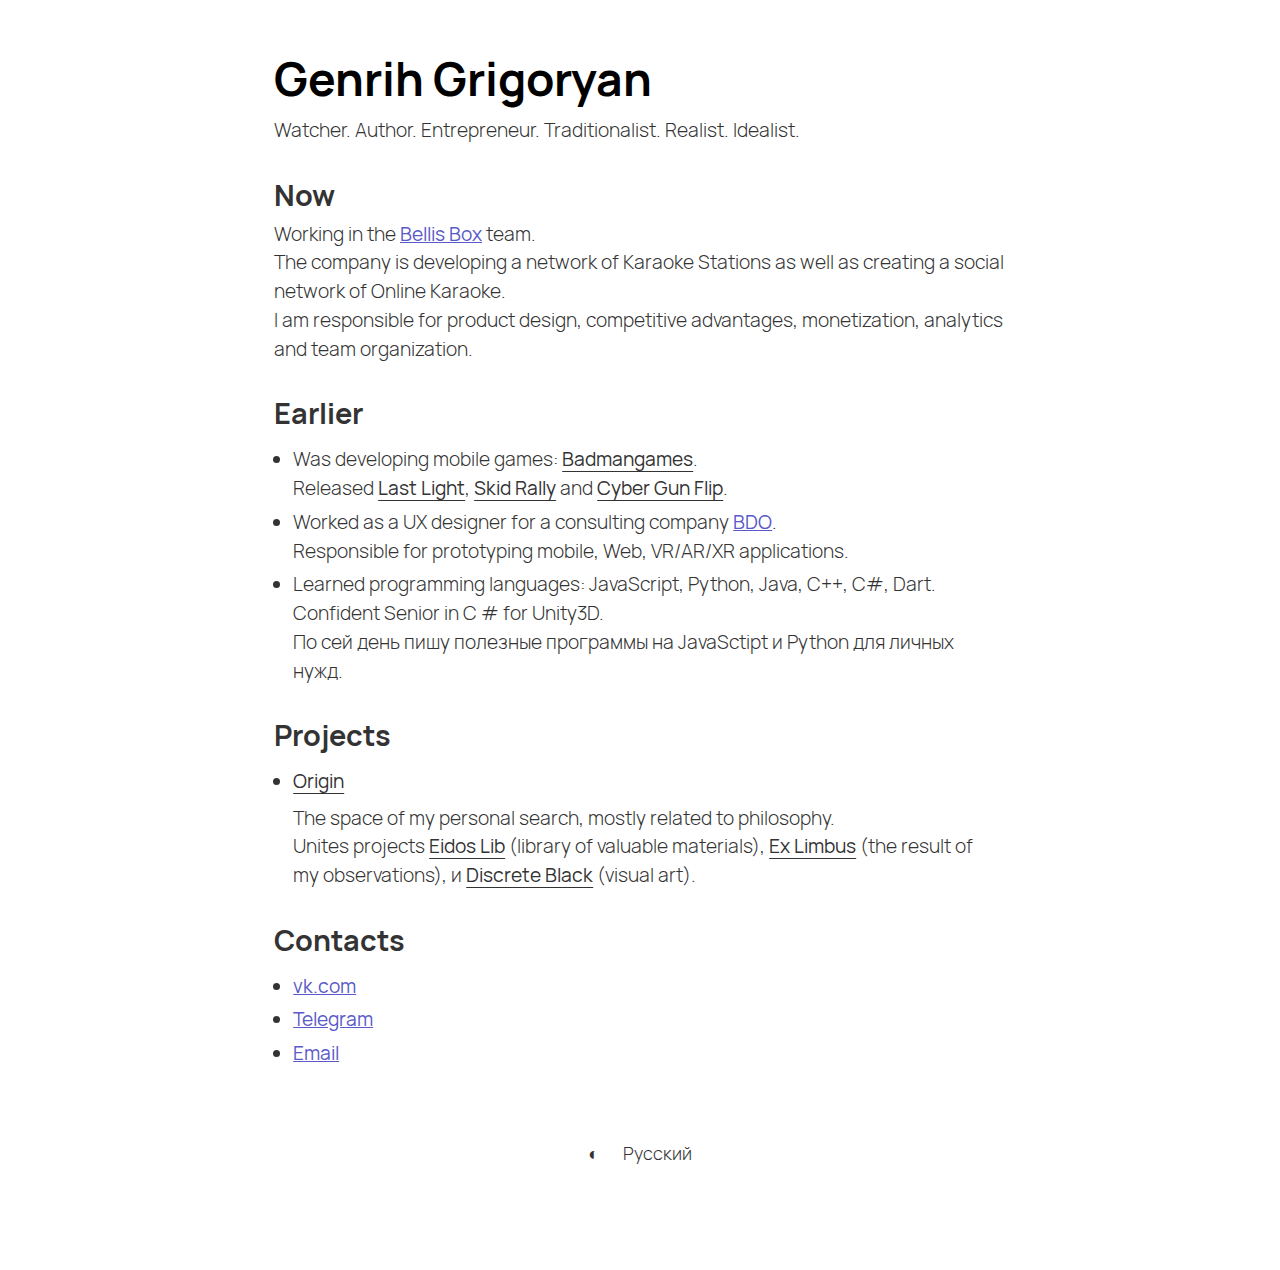
==== en.html @ 787ce333 "new design" ====
<!DOCTYPE html>
<html lang="en">
<head>
  <meta charset="UTF-8">
  <meta http-equiv="X-UA-Compatible" content="ie=edge" />
  
  <title>Genrih Grigoryan</title>

  <meta name="mobile-web-app-capable" content="yes" />
  <meta name="apple-mobile-web-app-capable" content="yes" />
  <meta name="application-name" content="Genrih Grigoryan" />
  <meta name="apple-mobile-web-app-status-bar-style" content="#fff" />
  <meta name="apple-mobile-web-app-title" content="Genrih Grigoryan" />
  <meta name="viewport" content="width=device-width, initial-scale=1.0">
  <meta name="description" content="A passionate of algorithms, philosophy and art.">

  <meta property="og:site_name" content="Genrih Grigoryan"/>
  <meta property="og:description" content="A passionate of algorithms, philosophy and art."/>
  <meta property="og:title" content="Genrih Grigoryan">
  <meta property="og:type" content="profile">
  <meta property="og:url" content="https://genrihgrigoryan.com/en" />
  <meta property="og:image" content="graph-preview-en.jpg" />
  
  <script type="text/javascript" src="code.js"></script>
  <link rel="canonical" href="https://genrihgrigoryan.com/en" />
  <link rel="stylesheet" href="style.css">

</head>

<body>
  <svg id="fader"></svg>
  <script>fadeInPage();</script>
  
  <h1 id="Name">Genrih Grigoryan</h1>

  Watcher. Author. Entrepreneur. Traditionalist. Realist. Idealist.

  <h2 id="Now">Now</h2>
  Working in the <strong><a href="https://minikaraoke.ru">Bellis Box</a></strong> team. <br/>The company is developing a network of Karaoke Stations as well as creating a social network of Online Karaoke. <br/>I am responsible for product design, competitive advantages, monetization, analytics and team organization.


  <h2 id="Earlier">Earlier</h2>
  <ul>
    <li>Was developing mobile games: <strong><a class = "internal-link" href="https://badmangames.com">Badmangames</a></strong>.
      <br/>Released <strong><a class = "internal-link" href="https://play.google.com/store/apps/details?id=com.badman.lastlightP">Last Light</a></strong>, <strong><a class = "internal-link" href="https://play.google.com/store/apps/details?id=com.badman.ctt">Skid Rally</a></strong> and <strong><a class = "internal-link" href="https://play.google.com/store/apps/details?id=com.badman.gunflip">Cyber Gun Flip</a></strong>.
    </li>
    <li>Worked as a UX designer for a consulting company <strong><a href="https://www.unicon.ru">BDO</a></strong>. <br/>Responsible for prototyping mobile, Web, VR/AR/XR applications.</li>
    <li>Learned programming languages: JavaScript, Python, Java, C++, C#, Dart.
      <br/>Confident Senior in C # for Unity3D.
      <br/>По сей день пишу полезные программы на JavaSctipt и Python для личных нужд.
    </li>

  </ul>
  
  <h2 id="Projects">Projects</h2>

  <ul>
  <li><strong><a class = "internal-link" href="https://origin.genrihgrigoryan.com">Origin</a></strong>
    <p>The space of my personal search, mostly related to philosophy.
    <br/>Unites projects <strong><a class="internal-link" href="https://origin.genrihgrigoryan.com/eidoslib">Eidos Lib</a></strong> (library of valuable materials), <strong><a class="internal-link" href="https://origin.genrihgrigoryan.com/exlimbus">Ex Limbus</a></strong> (the result of my observations), и <strong><a class="internal-link" href="https://origin.genrihgrigoryan.com/discreteblack">Discrete Black</a></strong> (visual art).
    </p>
  </li>
  </ul>

  <!--
  <h2 id="Interests">Interests</h2>
  Boon. Use. Philosophy. Morality. Ethics. Culture. Myth. Antiquity. Creation. Beauty. Good. Mind. Order. Human. Truth. Love. Symbolism. Thinking. Mastery. Meaning. Freedom. Justice. Silence. Search. Asceticism. Peace. Simplicity. Purity. Naturalness. Nature. Compassion. Harmony.
-->

  <h2 id="Contacts">Contacts</h2>
<!--<a href="https://t.me/genrihgrigoryan">Telegram</a> . <a href="https://vk.com/genrihgrigoryan">VK</a> . <a href="mailto:iamgenrih@gmail.com">Email</a>
-->
  <ul>
    <strong>
    <li><a href="https://vk.com/genrihgrigoryan">vk.com</a></li>
    <li><a href="https://t.me/genrihgrigoryan">Telegram</a></li>
    <li><a href="mailto:iamgenrih@gmail.com">Email</a></li>
</strong>
  </ul>


  <footer>
    <div style="margin:4em auto; font-size: 18px; text-align:center;">
      <span class = "sans" style="padding:10px; cursor: pointer;" onclick="toggleTheme()">◐</span>
      <span id = "Lang" class = "sans" style="padding:10px; cursor: pointer;" onclick="window.location.href='www.genrihgrigoryan.com';" >Русский</span>
    </div>
  </footer>
</body>
</html>
---- style.css ----
/*
@import url('https://fonts.googleapis.com/css2?family=Manrope:wght@200;300;400;500;600;700;800&display=swap');
*/
@font-face {
    font-family: Manrope;
    src: url(/assets/fonts/Manrope-ExtraLight.woff2) format("woff2");
    font-weight:200
}

@font-face {
    font-family: Manrope;
    src: url(/assets/fonts/Manrope-Light.woff2) format("woff2");
    font-weight:300
}

@font-face {
    font-family: Manrope;
    src: url(/assets/fonts/Manrope-Regular.woff2) format("woff2");
    font-weight:400
}

@font-face {
    font-family: Manrope;
    src: url(/assets/fonts/Manrope-Medium.woff2) format("woff2");
    font-weight:500
}

@font-face {
    font-family: Manrope;
    src: url(/assets/fonts/Manrope-SemiBold.woff2) format("woff2");
    font-weight:600
}

@font-face {
    font-family: Manrope;
    src: url(/assets/fonts/Manrope-Bold.woff2) format("woff2");
    font-weight:700
}

@font-face {
    font-family: Manrope;
    src: url(/assets/fonts/Manrope-ExtraBold.woff2) format("woff2");
    font-weight:800
}

:root {
    --secondary-color: #f0f0f0;
    --font-color: #333333;
    --code-color: #333333;
    --bg-color: #ffffff;
    --link-color: #5a5ac8;
    --deep-black: #000;
}

[data-theme="dark"] {
    --secondary-color: #646464;
    --font-color: #ffffff;
    --bg-color: #333333;
    --link-color:#8ca0ff;
    --code-color: #333333;
    --deep-black: #fff;
}

html { 
    /*
    font-family: "Inter", sans-serif;
    font-family: 'Open Sans', sans-serif;
    */
    font-family: Manrope, sans-serif;
    font-weight: 300;
    font-size: 1.2rem;
    line-height: 1.5; /* 160%; */

    margin: 2px;

    -webkit-locale: en;

    letter-spacing: normal;

    text-rendering: optimizeLegibility;
    -webkit-font-smoothing: antialiased;
    -webkit-overflow-scrolling: touch;
    scroll-behavior: smooth;
}


p{
    margin-block-start: 0.4em;
    margin-block-end: 0.4em;
}

body{
    background-color: var(--bg-color); /*  rgb(248, 248, 248);*/
    color: var(--font-color);
    min-width:320px;

    max-width: 732px;
    margin: auto;
    
    padding: 1.5em;

    opacity: 1;

    transition: all 0.5s ease-in-out;
}

  body.fade {
      opacity: 0;
      transition: all 0.5s ease-in-out;
  }


.dark-mode{
    color: var(--font-color);
    background-color: var(--bg-color); 
    transition: all 0.5s ease-in-out;
}
 
/*
h1,h2,h3,h4,h5,h6 {
    font-family: "Inter", sans-serif;
}
**/

h1{
    /* 
    text-align: center; 
    padding: 0.5em;
    */


    text-align: left; 
    margin-top: .5em; /* 3em; */
    margin-bottom: 0.25em; /* 3em; */
    font-weight: 700; 
    font-size:  2.4rem; /* 40px; */
    line-height: 1.1;

    color: var(--deep-black);
    transition: all 0.5s ease-in-out;
}

h2, h3 {
    margin-block-start: 1em;
    margin-block-end: 0.1em;
}

h2 {font-weight: 700;}
h3 {font-weight: 600;}
h4 {font-weight: 500;}
h5 {font-weight: 400;}
h6 {font-weight: 300;}

a {
    color: var(--link-color);
    transition: color 0.5s ease-in-out;
}
a:hover{
      text-decoration: none;
}

.nav-shape{
    fill: var(--font-color);
    transition: fill 0.5s ease-in-out;
}

svg{
    fill: inherit;
}

.internal-link {
    color: var(--font-color); 
    text-decoration:  underline; 
    text-underline-offset: 0.25em; 
    text-decoration-style: solid; 
    text-decoration-thickness: .75px;
}

h1 a.internal-link{
    color: var(--deep-black);
}



blockquote {
    background-color: transparent;
    border: solid 1px var(--secondary-color);
    border-left: solid 4px var(--secondary-color);;
    padding: 0.25em 16px 0.25em 16px;
    border-radius: 8px;
    margin: 1em 0px 1em 0px;

    transition: border-color 0.5s ease-in-out;
}

mark{
background-color: var(--secondary-color);
padding: 3px 5px;
border-radius: 8px;

transition: all 0.5s ease-in-out;
}


ul {
    padding-left: 1em;
    margin-block-start: 0.5em;
    margin-block-end: 0.5em;
}

li {
    margin:0 5px 5px 0;
}

hr {
    content: '';
    display: block;
    border: none;
    background: var(--secondary-color);;
    /*
    margin-top: 2em;
    margin-bottom: 2em;
    */
    margin-block-start: 1em;
    margin-block-end: 1em;    

    position: relative;
    height: 1px;

    transition: all 0.5s ease-in-out;
}


#tooltip-wrapper {
    background: var(--bg-color);
    padding: 1em;
    border: 1px solid var(--secondary-color);
    border-radius: 8px;
    overflow: hidden;
    position: absolute;
    width: 400px;
    height: 250px;
    font-size: 0.8em;
    box-shadow: 0 5px 10px rgba(0,0,0,0.1);
    opacity: 0;
    transition: opacity 100ms;
  }

  #tooltip-wrapper:after {
		content: "";
		position: absolute;
		z-index: 1;
		bottom: 0;
		left: 0;
		pointer-events: none;
		/* background-image: linear-gradient(to bottom, rgba(255,255,255, 0), rgba(255,255,255, 1) 90%); */
		width: 100%;
		height: 75px;
  }

  img {
    max-width: 100%;
    display: block;
    margin: 0px;
    max-height: 100%;
    padding: 0px;
  }

  #fader {
    position: fixed;
    top: 0;
    left: 0;
    width: 100%;
    height: 100%;
    z-index: 999999;
    pointer-events: none;
    background: var(--bg-color);
    animation-duration: 300ms;
    animation-timing-function: ease-in-out;
  }

  @keyframes fade-out {
    from { opacity: 1 }
      to { opacity: 0 }
}

@keyframes fade-in {
    from { opacity: 0 }
      to { opacity: 1 }
}

#fader.fade-out {
    opacity: 0;
    animation-name: fade-out;
}

#fader.fade-in {
    opacity: 1;
    animation-name: fade-in;
}

.desc{
    text-align: center; 
    /*opacity: 0.5;*/
    padding-bottom: 1em;
}

/*
@media only screen and (max-width: 768px){

    html {
        font-size: 1.1rem;
    }

}
*/
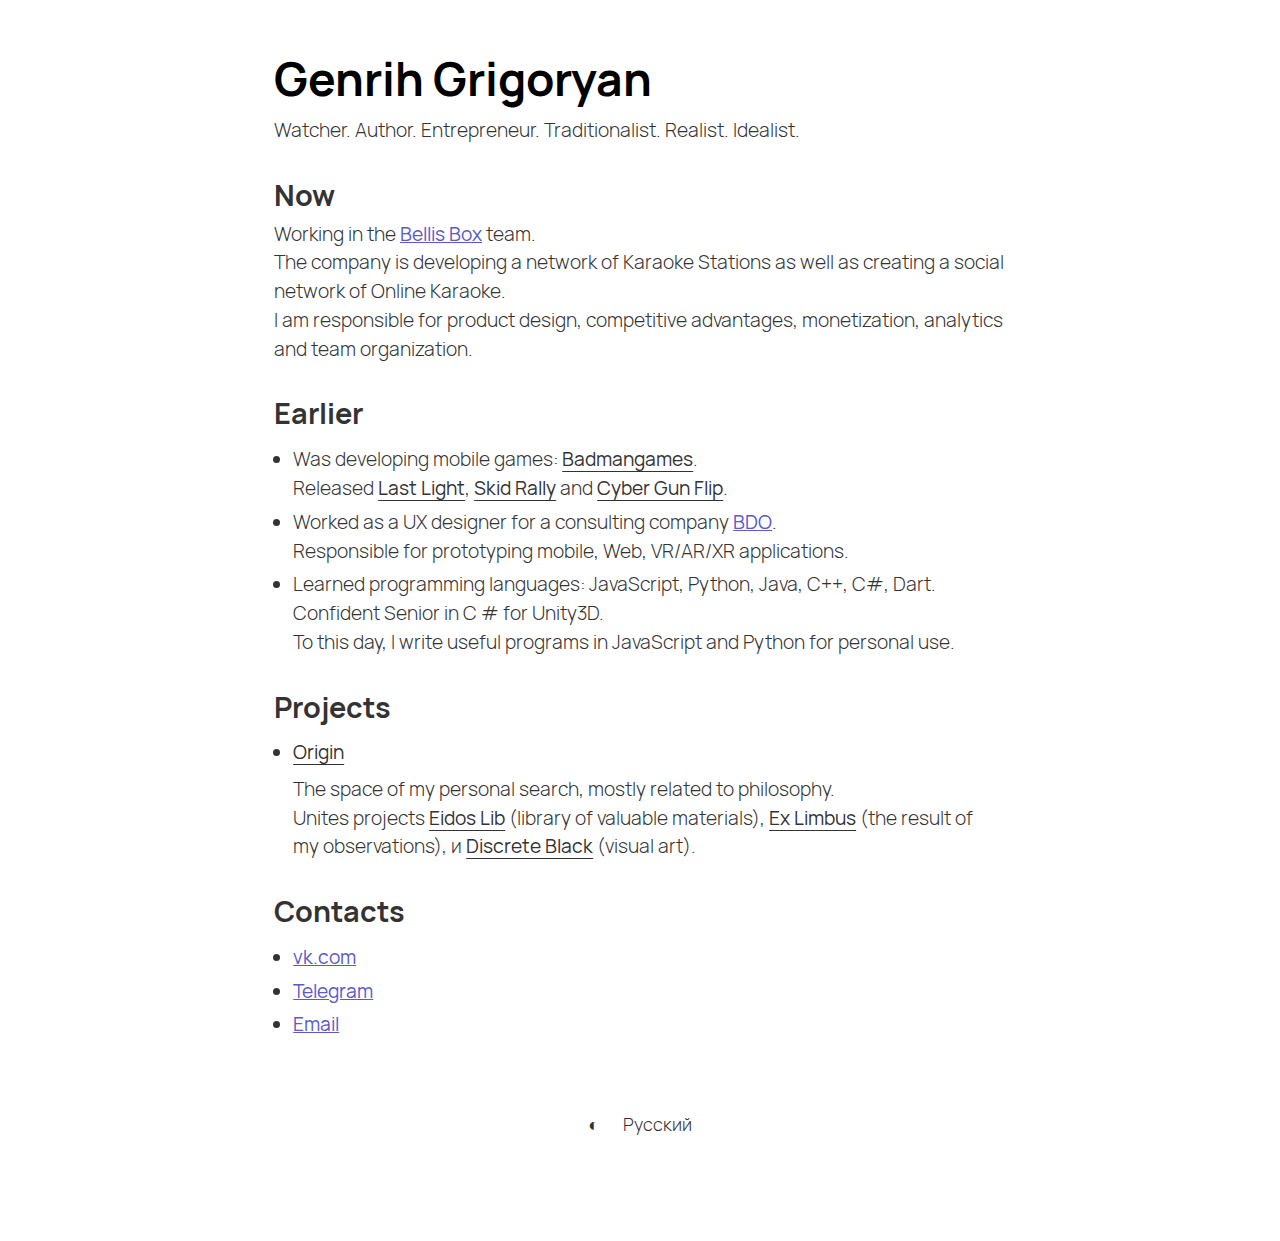
==== commit 39959875: "Update en.html" ====
--- a/en.html
+++ b/en.html
@@ -47,7 +47,7 @@
     <li>Worked as a UX designer for a consulting company <strong><a href="https://www.unicon.ru">BDO</a></strong>. <br/>Responsible for prototyping mobile, Web, VR/AR/XR applications.</li>
     <li>Learned programming languages: JavaScript, Python, Java, C++, C#, Dart.
       <br/>Confident Senior in C # for Unity3D.
-      <br/>По сей день пишу полезные программы на JavaSctipt и Python для личных нужд.
+      <br/> To this day, I write useful programs in JavaScript and Python for personal use.
     </li>
 
   </ul>
@@ -82,11 +82,11 @@
   <footer>
     <div style="margin:4em auto; font-size: 18px; text-align:center;">
       <span class = "sans" style="padding:10px; cursor: pointer;" onclick="toggleTheme()">◐</span>
-      <span id = "Lang" class = "sans" style="padding:10px; cursor: pointer;" onclick="window.location.href='www.genrihgrigoryan.com';" >Русский</span>
+      <span id = "Lang" class = "sans" style="padding:10px; cursor: pointer;" onclick="window.location.href='/';" >Русский</span>
     </div>
   </footer>
 </body>
 </html>
 
 
-  +  
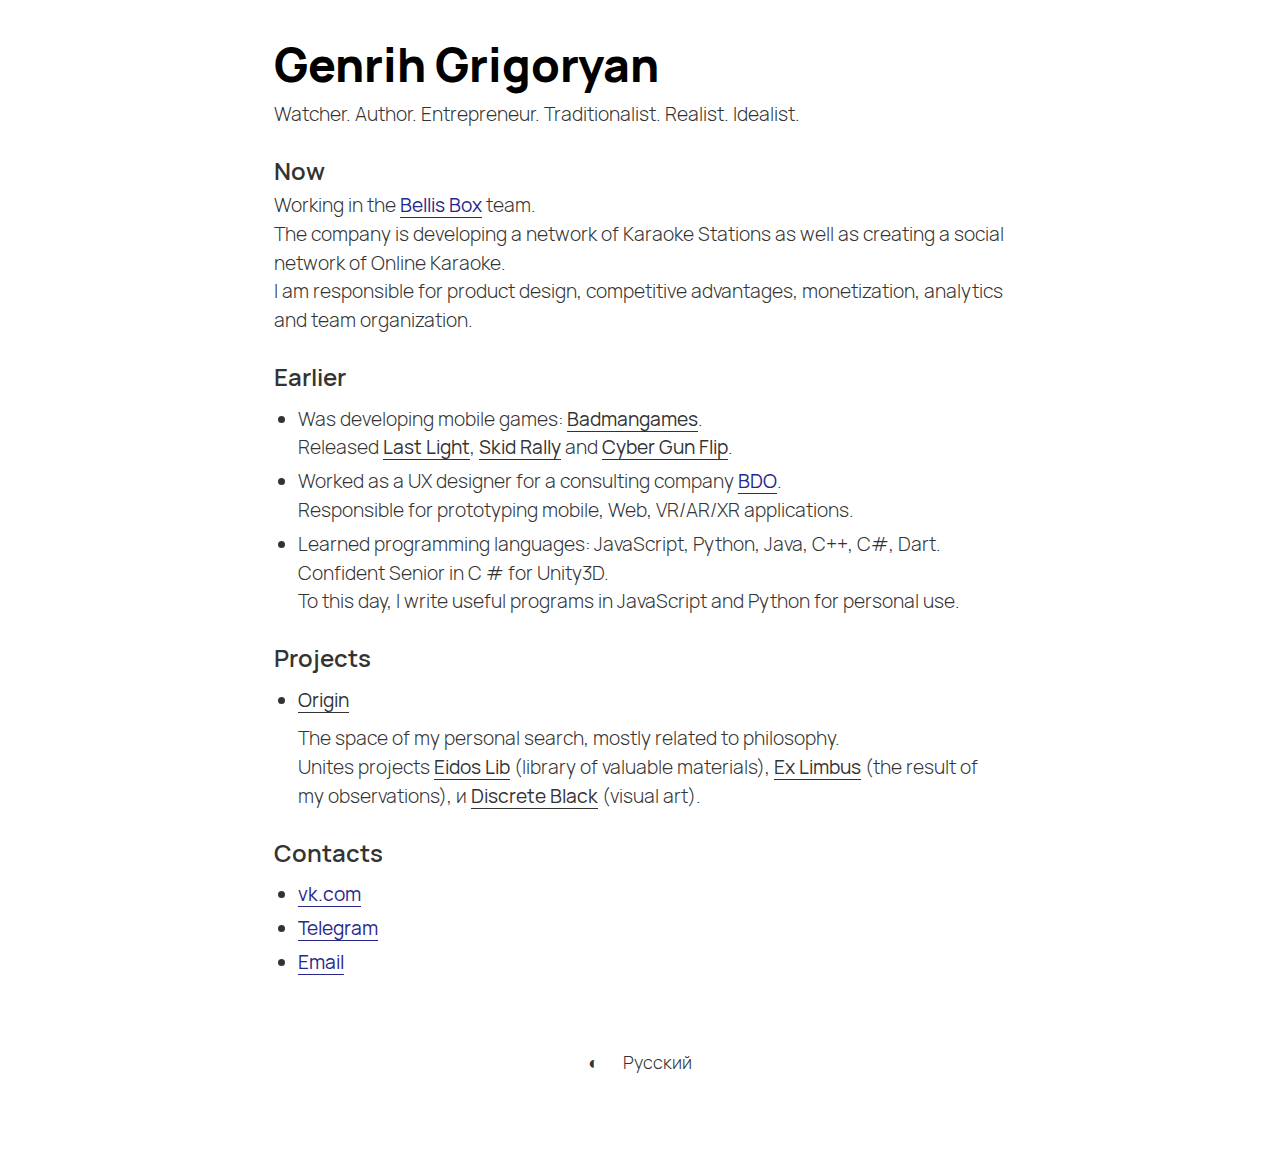
==== commit 642847a7: "favicons" ====
--- a/en.html
+++ b/en.html
@@ -24,6 +24,26 @@
   <script type="text/javascript" src="code.js"></script>
   <link rel="canonical" href="https://genrihgrigoryan.com/en" />
   <link rel="stylesheet" href="style.css">
+
+  <link rel="shortcut icon" href="/favicons/favicon.ico" type="image/x-icon">
+  <link rel="apple-touch-icon" sizes="57x57" href="/favicons/apple-icon-57x57.png">
+  <link rel="apple-touch-icon" sizes="60x60" href="/favicons/apple-icon-60x60.png">
+  <link rel="apple-touch-icon" sizes="72x72" href="/favicons/apple-icon-72x72.png">
+  <link rel="apple-touch-icon" sizes="76x76" href="/favicons/apple-icon-76x76.png">
+  <link rel="apple-touch-icon" sizes="114x114" href="/favicons/apple-icon-114x114.png">
+  <link rel="apple-touch-icon" sizes="120x120" href="/favicons/apple-icon-120x120.png">
+  <link rel="apple-touch-icon" sizes="144x144" href="/favicons/apple-icon-144x144.png">
+  <link rel="apple-touch-icon" sizes="152x152" href="/favicons/apple-icon-152x152.png">
+  <link rel="apple-touch-icon" sizes="180x180" href="/favicons/apple-icon-180x180.png">
+  <link rel="icon" type="image/png" sizes="192x192"  href="/favicons/android-icon-192x192.png">
+  <link rel="icon" type="image/png" sizes="32x32" href="/favicons/favicon-32x32.png">
+  <link rel="icon" type="image/png" sizes="96x96" href="/favicons/favicon-96x96.png">
+  <link rel="icon" type="image/png" sizes="16x16" href="/favicons/favicon-16x16.png">
+  <link rel="manifest" href="/favicons/manifest.json">
+  <meta name="msapplication-TileColor" content="#ffffff">
+  <meta name="msapplication-TileImage" content="/favicons/ms-icon-144x144.png">
+  <meta name="theme-color" content="#ffffff">
+
 
 </head>
 
--- a/style.css
+++ b/style.css
@@ -49,7 +49,7 @@
     --font-color: #333333;
     --code-color: #333333;
     --bg-color: #ffffff;
-    --link-color: #5a5ac8;
+    --link-color: #28288c;
     --deep-black: #000;
 }
 
@@ -57,24 +57,19 @@
     --secondary-color: #646464;
     --font-color: #ffffff;
     --bg-color: #333333;
-    --link-color:#8ca0ff;
+    --link-color:#dcdcff;
     --code-color: #333333;
     --deep-black: #fff;
 }
 
 html { 
-    /*
-    font-family: "Inter", sans-serif;
-    font-family: 'Open Sans', sans-serif;
-    */
     font-family: Manrope, sans-serif;
+    
     font-weight: 300;
     font-size: 1.2rem;
     line-height: 1.5; /* 160%; */
 
-    margin: 2px;
-
-    -webkit-locale: en;
+    -webkit-locale: ru;
 
     letter-spacing: normal;
 
@@ -86,8 +81,8 @@
 
 
 p{
-    margin-block-start: 0.4em;
-    margin-block-end: 0.4em;
+    margin-block-start: 0.5em;
+    margin-block-end: 0.5em;
 }
 
 body{
@@ -97,9 +92,12 @@
 
     max-width: 732px;
     margin: auto;
+
+    padding: 1em;
+
+    margin-top: 0px;
+    margin-bottom: 0px;
     
-    padding: 1.5em;
-
     opacity: 1;
 
     transition: all 0.5s ease-in-out;
@@ -131,12 +129,12 @@
 
 
     text-align: left; 
-    margin-top: .5em; /* 3em; */
-    margin-bottom: 0.25em; /* 3em; */
-    font-weight: 700; 
-    font-size:  2.4rem; /* 40px; */
-    line-height: 1.1;
-
+    margin-top: .5em;
+    margin-bottom: 0.25em;
+    font-weight: 800; 
+    font-size:  2.4rem;
+
+    line-height: 1;
     color: var(--deep-black);
     transition: all 0.5s ease-in-out;
 }
@@ -146,18 +144,23 @@
     margin-block-end: 0.1em;
 }
 
-h2 {font-weight: 700;}
-h3 {font-weight: 600;}
-h4 {font-weight: 500;}
-h5 {font-weight: 400;}
+h2 {font-weight: 600; font-size:  1.25rem;}
+h3 {font-weight: 500; font-size:  1.15rem;}
+h4 {font-weight: 500; font-size:  1.1rem;}
+h5 {font-weight: 400; font-size:  1rem;}
 h6 {font-weight: 300;}
 
 a {
     color: var(--link-color);
+    text-decoration:  underline; 
+    text-underline-offset: 0.25em; 
+    text-decoration-style: solid; 
+    text-decoration-thickness: .75px;
     transition: color 0.5s ease-in-out;
 }
 a:hover{
-      text-decoration: none;
+    text-decoration: underline;
+    text-decoration-style: dashed;
 }
 
 .nav-shape{
@@ -204,13 +207,13 @@
 
 
 ul {
-    padding-left: 1em;
+    padding-left: 1.25em;
     margin-block-start: 0.5em;
     margin-block-end: 0.5em;
 }
 
 li {
-    margin:0 5px 5px 0;
+    margin:0 0 5px 0;
 }
 
 hr {
@@ -306,6 +309,11 @@
     padding-bottom: 1em;
 }
 
+svg g, path, rect{
+  fill: var(--font-color);
+  transition: all 0.5s ease-in-out;
+}
+
 /*
 @media only screen and (max-width: 768px){
 
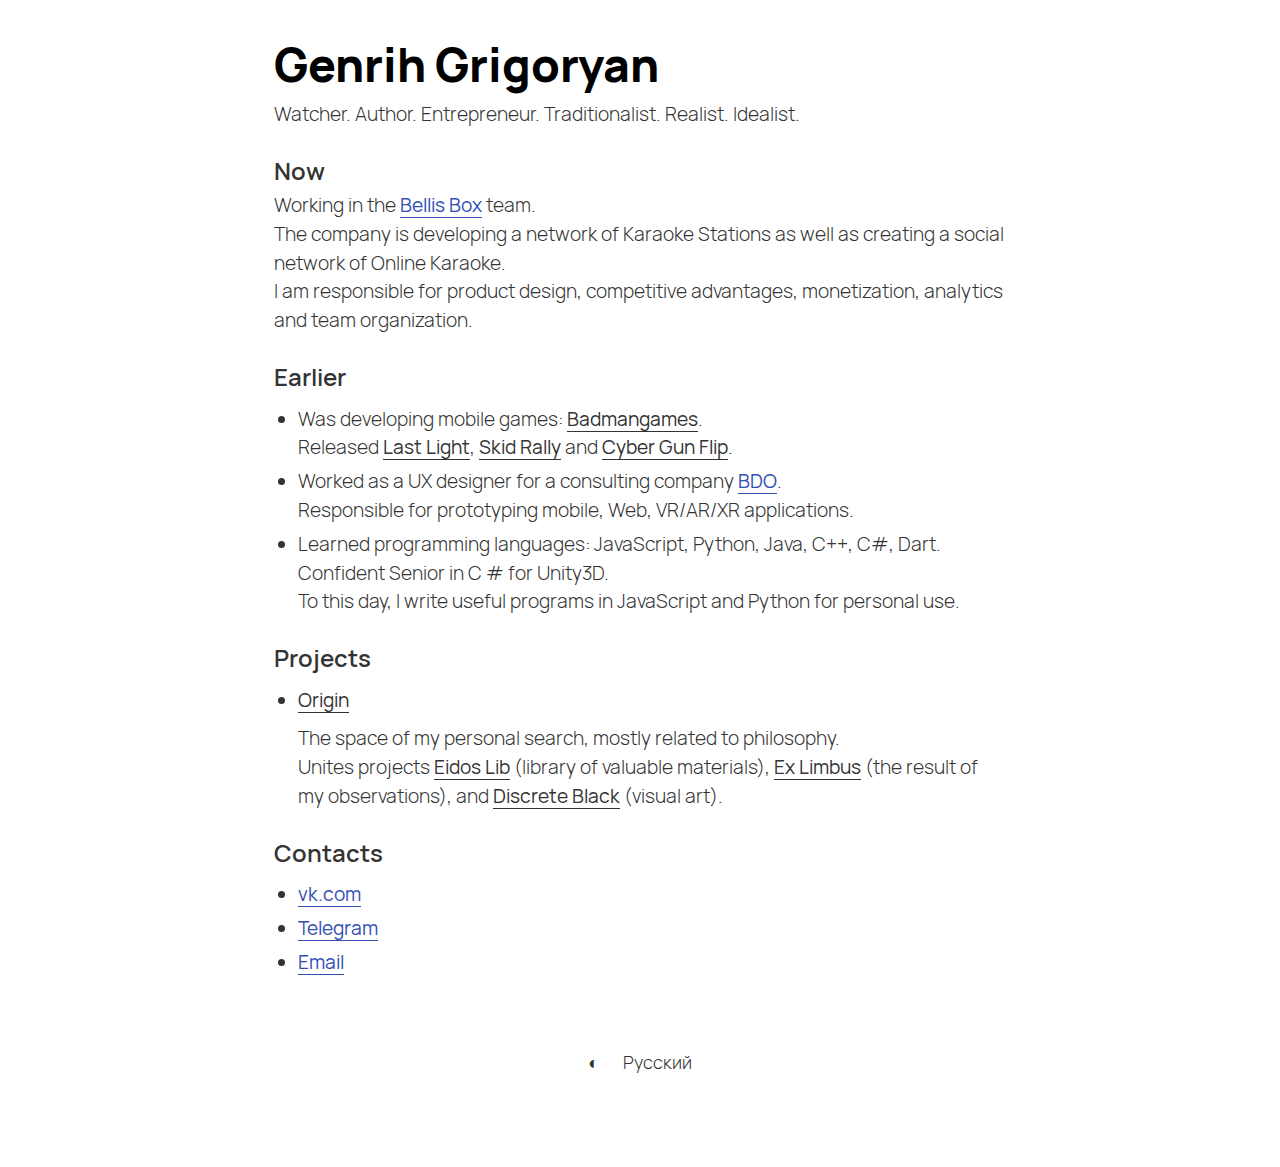
==== commit e4d226bf: "upd style + upd interests" ====
--- a/en.html
+++ b/en.html
@@ -77,7 +77,7 @@
   <ul>
   <li><strong><a class = "internal-link" href="https://origin.genrihgrigoryan.com">Origin</a></strong>
     <p>The space of my personal search, mostly related to philosophy.
-    <br/>Unites projects <strong><a class="internal-link" href="https://origin.genrihgrigoryan.com/eidoslib">Eidos Lib</a></strong> (library of valuable materials), <strong><a class="internal-link" href="https://origin.genrihgrigoryan.com/exlimbus">Ex Limbus</a></strong> (the result of my observations), и <strong><a class="internal-link" href="https://origin.genrihgrigoryan.com/discreteblack">Discrete Black</a></strong> (visual art).
+    <br/>Unites projects <strong><a class="internal-link" href="https://origin.genrihgrigoryan.com/eidoslib">Eidos Lib</a></strong> (library of valuable materials), <strong><a class="internal-link" href="https://origin.genrihgrigoryan.com/exlimbus">Ex Limbus</a></strong> (the result of my observations), and <strong><a class="internal-link" href="https://origin.genrihgrigoryan.com/discreteblack">Discrete Black</a></strong> (visual art).
     </p>
   </li>
   </ul>
--- a/style.css
+++ b/style.css
@@ -49,7 +49,7 @@
     --font-color: #333333;
     --code-color: #333333;
     --bg-color: #ffffff;
-    --link-color: #28288c;
+    --link-color: #3250b4;
     --deep-black: #000;
 }
 
@@ -57,7 +57,7 @@
     --secondary-color: #646464;
     --font-color: #ffffff;
     --bg-color: #333333;
-    --link-color:#dcdcff;
+    --link-color:#dcb4ff;
     --code-color: #333333;
     --deep-black: #fff;
 }
@@ -160,6 +160,7 @@
 }
 a:hover{
     text-decoration: underline;
+    text-decoration-thickness: .75px;
     text-decoration-style: dashed;
 }
 
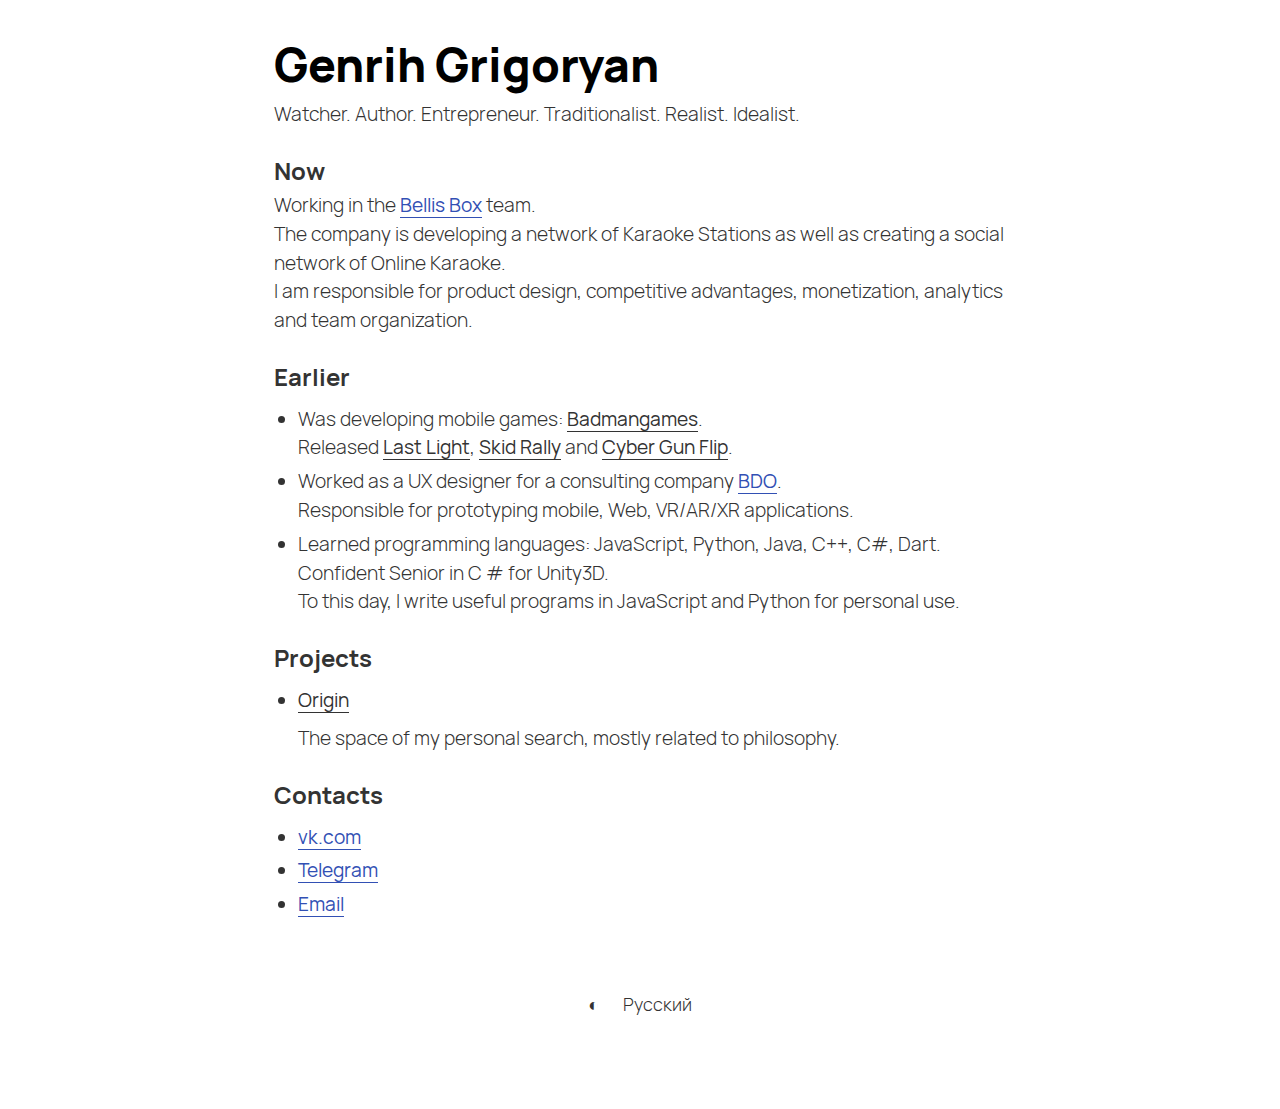
==== commit 300b0488: "add links" ====
--- a/en.html
+++ b/en.html
@@ -77,7 +77,6 @@
   <ul>
   <li><strong><a class = "internal-link" href="https://origin.genrihgrigoryan.com">Origin</a></strong>
     <p>The space of my personal search, mostly related to philosophy.
-    <br/>Unites projects <strong><a class="internal-link" href="https://origin.genrihgrigoryan.com/eidoslib">Eidos Lib</a></strong> (library of valuable materials), <strong><a class="internal-link" href="https://origin.genrihgrigoryan.com/exlimbus">Ex Limbus</a></strong> (the result of my observations), and <strong><a class="internal-link" href="https://origin.genrihgrigoryan.com/discreteblack">Discrete Black</a></strong> (visual art).
     </p>
   </li>
   </ul>
--- a/style.css
+++ b/style.css
@@ -144,8 +144,8 @@
     margin-block-end: 0.1em;
 }
 
-h2 {font-weight: 600; font-size:  1.25rem;}
-h3 {font-weight: 500; font-size:  1.15rem;}
+h2 {font-weight: 700; font-size:  1.25rem;}
+h3 {font-weight: 600; font-size:  1.15rem;}
 h4 {font-weight: 500; font-size:  1.1rem;}
 h5 {font-weight: 400; font-size:  1rem;}
 h6 {font-weight: 300;}
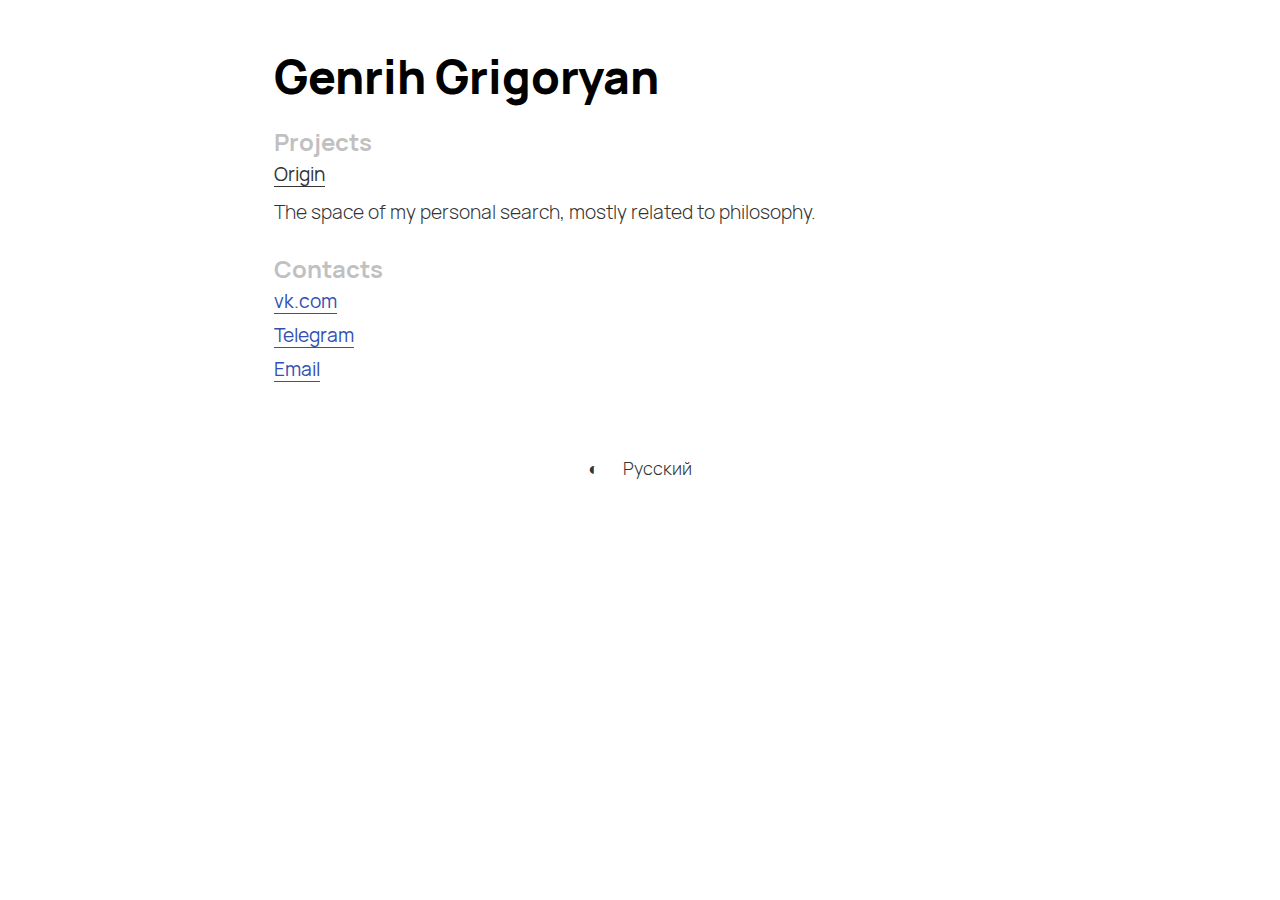
==== commit 4774cc9c: "Update en.html" ====
--- a/en.html
+++ b/en.html
@@ -18,11 +18,11 @@
   <meta property="og:description" content="A passionate of algorithms, philosophy and art."/>
   <meta property="og:title" content="Genrih Grigoryan">
   <meta property="og:type" content="profile">
-  <meta property="og:url" content="https://genrihgrigoryan.com/en" />
+  <meta property="og:url" content="https://genrih.space/en" />
   <meta property="og:image" content="graph-preview-en.jpg" />
   
   <script type="text/javascript" src="code.js"></script>
-  <link rel="canonical" href="https://genrihgrigoryan.com/en" />
+  <link rel="canonical" href="https://genrih.space/en" />
   <link rel="stylesheet" href="style.css">
 
   <link rel="shortcut icon" href="/favicons/favicon.ico" type="image/x-icon">
@@ -53,29 +53,11 @@
   
   <h1 id="Name">Genrih Grigoryan</h1>
 
-  Watcher. Author. Entrepreneur. Traditionalist. Realist. Idealist.
-
-  <h2 id="Now">Now</h2>
-  Working in the <strong><a href="https://minikaraoke.ru">Bellis Box</a></strong> team. <br/>The company is developing a network of Karaoke Stations as well as creating a social network of Online Karaoke. <br/>I am responsible for product design, competitive advantages, monetization, analytics and team organization.
-
-
-  <h2 id="Earlier">Earlier</h2>
-  <ul>
-    <li>Was developing mobile games: <strong><a class = "internal-link" href="https://badmangames.com">Badmangames</a></strong>.
-      <br/>Released <strong><a class = "internal-link" href="https://play.google.com/store/apps/details?id=com.badman.lastlightP">Last Light</a></strong>, <strong><a class = "internal-link" href="https://play.google.com/store/apps/details?id=com.badman.ctt">Skid Rally</a></strong> and <strong><a class = "internal-link" href="https://play.google.com/store/apps/details?id=com.badman.gunflip">Cyber Gun Flip</a></strong>.
-    </li>
-    <li>Worked as a UX designer for a consulting company <strong><a href="https://www.unicon.ru">BDO</a></strong>. <br/>Responsible for prototyping mobile, Web, VR/AR/XR applications.</li>
-    <li>Learned programming languages: JavaScript, Python, Java, C++, C#, Dart.
-      <br/>Confident Senior in C # for Unity3D.
-      <br/> To this day, I write useful programs in JavaScript and Python for personal use.
-    </li>
-
-  </ul>
   
   <h2 id="Projects">Projects</h2>
 
   <ul>
-  <li><strong><a class = "internal-link" href="https://origin.genrihgrigoryan.com">Origin</a></strong>
+  <li><strong><a class = "internal-link" href="https://origin.genrih.space">Origin</a></strong>
     <p>The space of my personal search, mostly related to philosophy.
     </p>
   </li>
--- a/style.css
+++ b/style.css
@@ -51,6 +51,7 @@
     --bg-color: #ffffff;
     --link-color: #3250b4;
     --deep-black: #000;
+    --nav: #333333;
 }
 
 [data-theme="dark"] {
@@ -60,6 +61,7 @@
     --link-color:#dcb4ff;
     --code-color: #333333;
     --deep-black: #fff;
+    --nav: #333333;
 }
 
 html { 
@@ -129,7 +131,7 @@
 
 
     text-align: left; 
-    margin-top: .5em;
+    margin-top: .75em;
     margin-bottom: 0.25em;
     font-weight: 800; 
     font-size:  2.4rem;
@@ -141,7 +143,8 @@
 
 h2, h3 {
     margin-block-start: 1em;
-    margin-block-end: 0.1em;
+    margin-block-end: 0;
+    opacity: 0.3;
 }
 
 h2 {font-weight: 700; font-size:  1.25rem;}
@@ -189,10 +192,13 @@
 
 blockquote {
     background-color: transparent;
-    border: solid 1px var(--secondary-color);
-    border-left: solid 4px var(--secondary-color);;
+    /* border: solid 1px var(--secondary-color); */
+    border-left: solid 4px var(--secondary-color);
+    /*
     padding: 0.25em 16px 0.25em 16px;
     border-radius: 8px;
+    */
+    padding: 0em 0px 0em 16px;
     margin: 1em 0px 1em 0px;
 
     transition: border-color 0.5s ease-in-out;
@@ -208,12 +214,13 @@
 
 
 ul {
-    padding-left: 1.25em;
-    margin-block-start: 0.5em;
+    padding-left: 0;
+    margin-block-start: 0;
     margin-block-end: 0.5em;
 }
 
 li {
+    list-style: none;
     margin:0 0 5px 0;
 }
 
@@ -323,4 +330,29 @@
     }
 
 }
-*/+*/
+
+@media (prefers-color-scheme: light) {
+    :root {
+        --secondary-color: #f0f0f0;
+        --font-color: #333333;
+        --code-color: #333333;
+        --bg-color: #ffffff;
+        --link-color: #3250b4;
+        --deep-black: #000;
+        --nav: #f0f0f0;
+    }
+}
+
+/* Dark mode */
+@media (prefers-color-scheme: dark) {
+    :root {
+        --secondary-color: #646464;
+        --font-color: #ffffff;
+        --bg-color: #333333;
+        --link-color:#dcb4ff;
+        --code-color: #333333;
+        --deep-black: #fff;
+        --nav: #212121;
+    }
+}